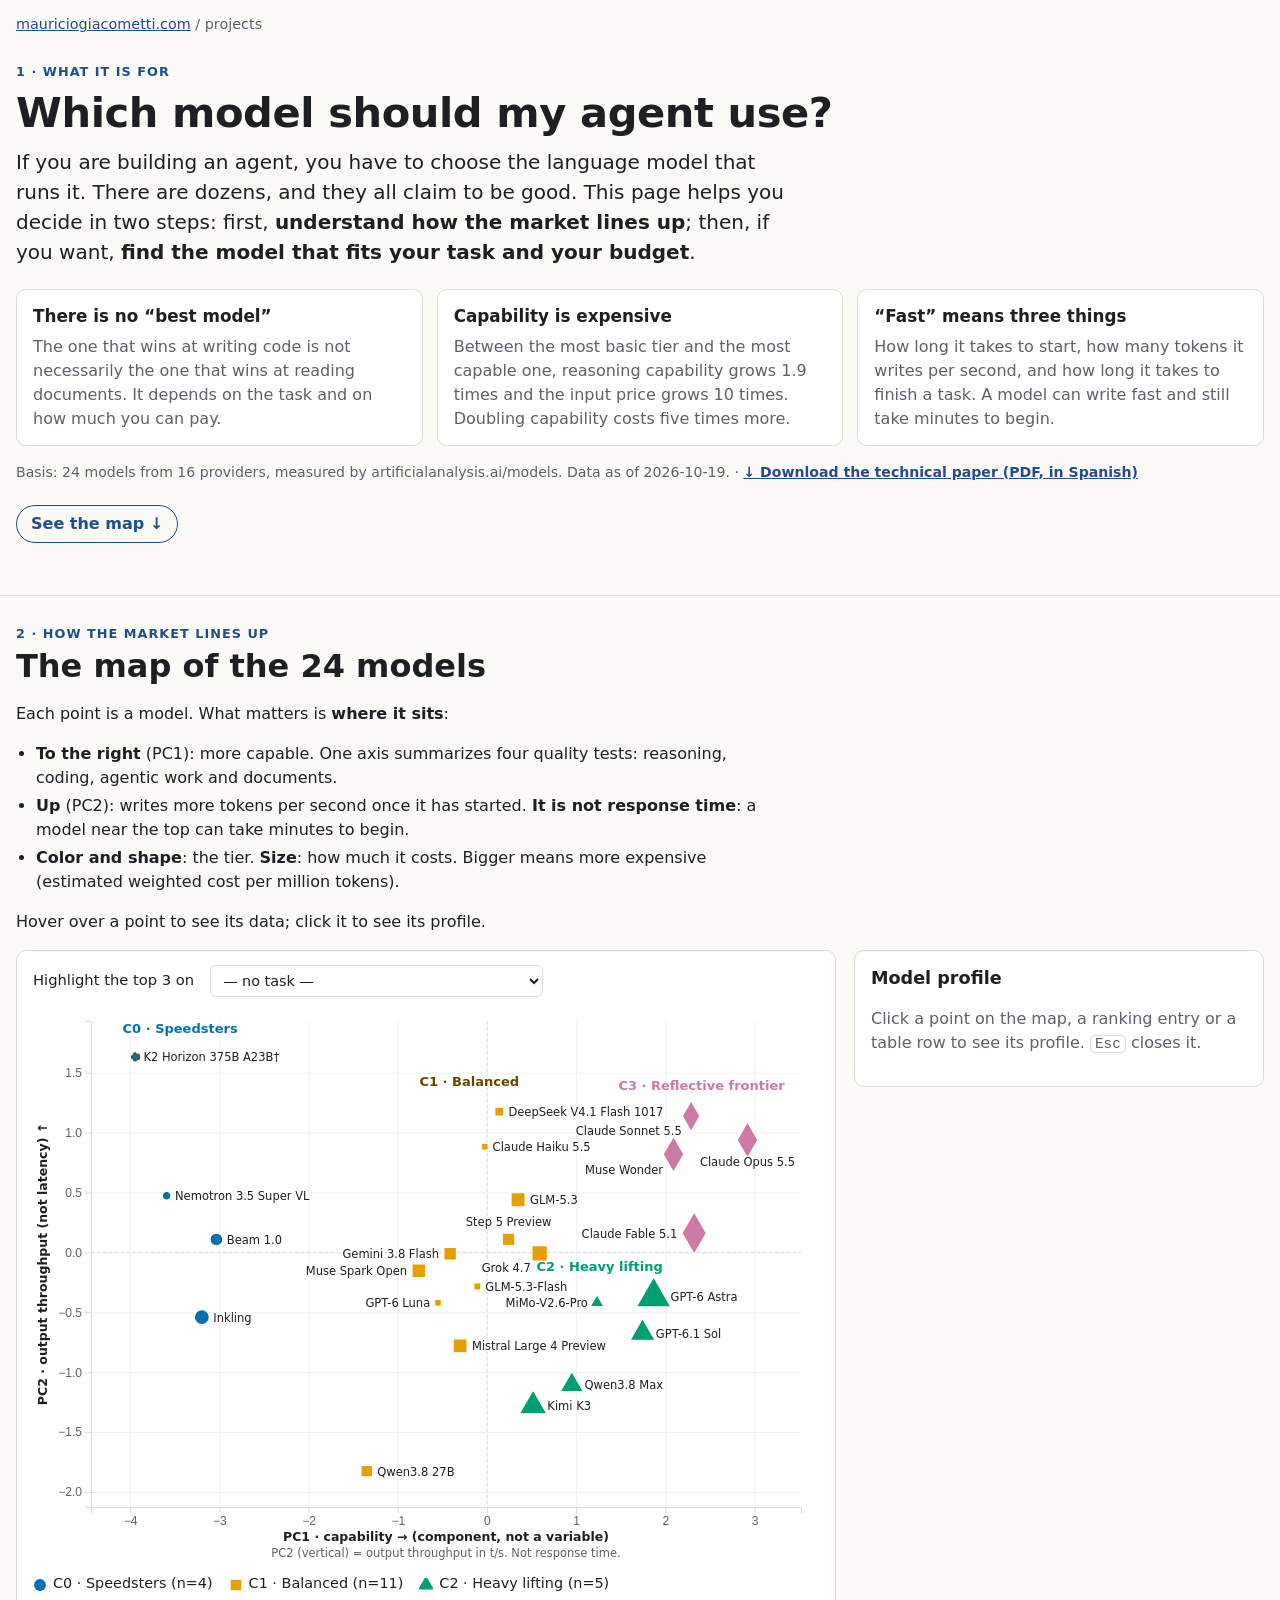
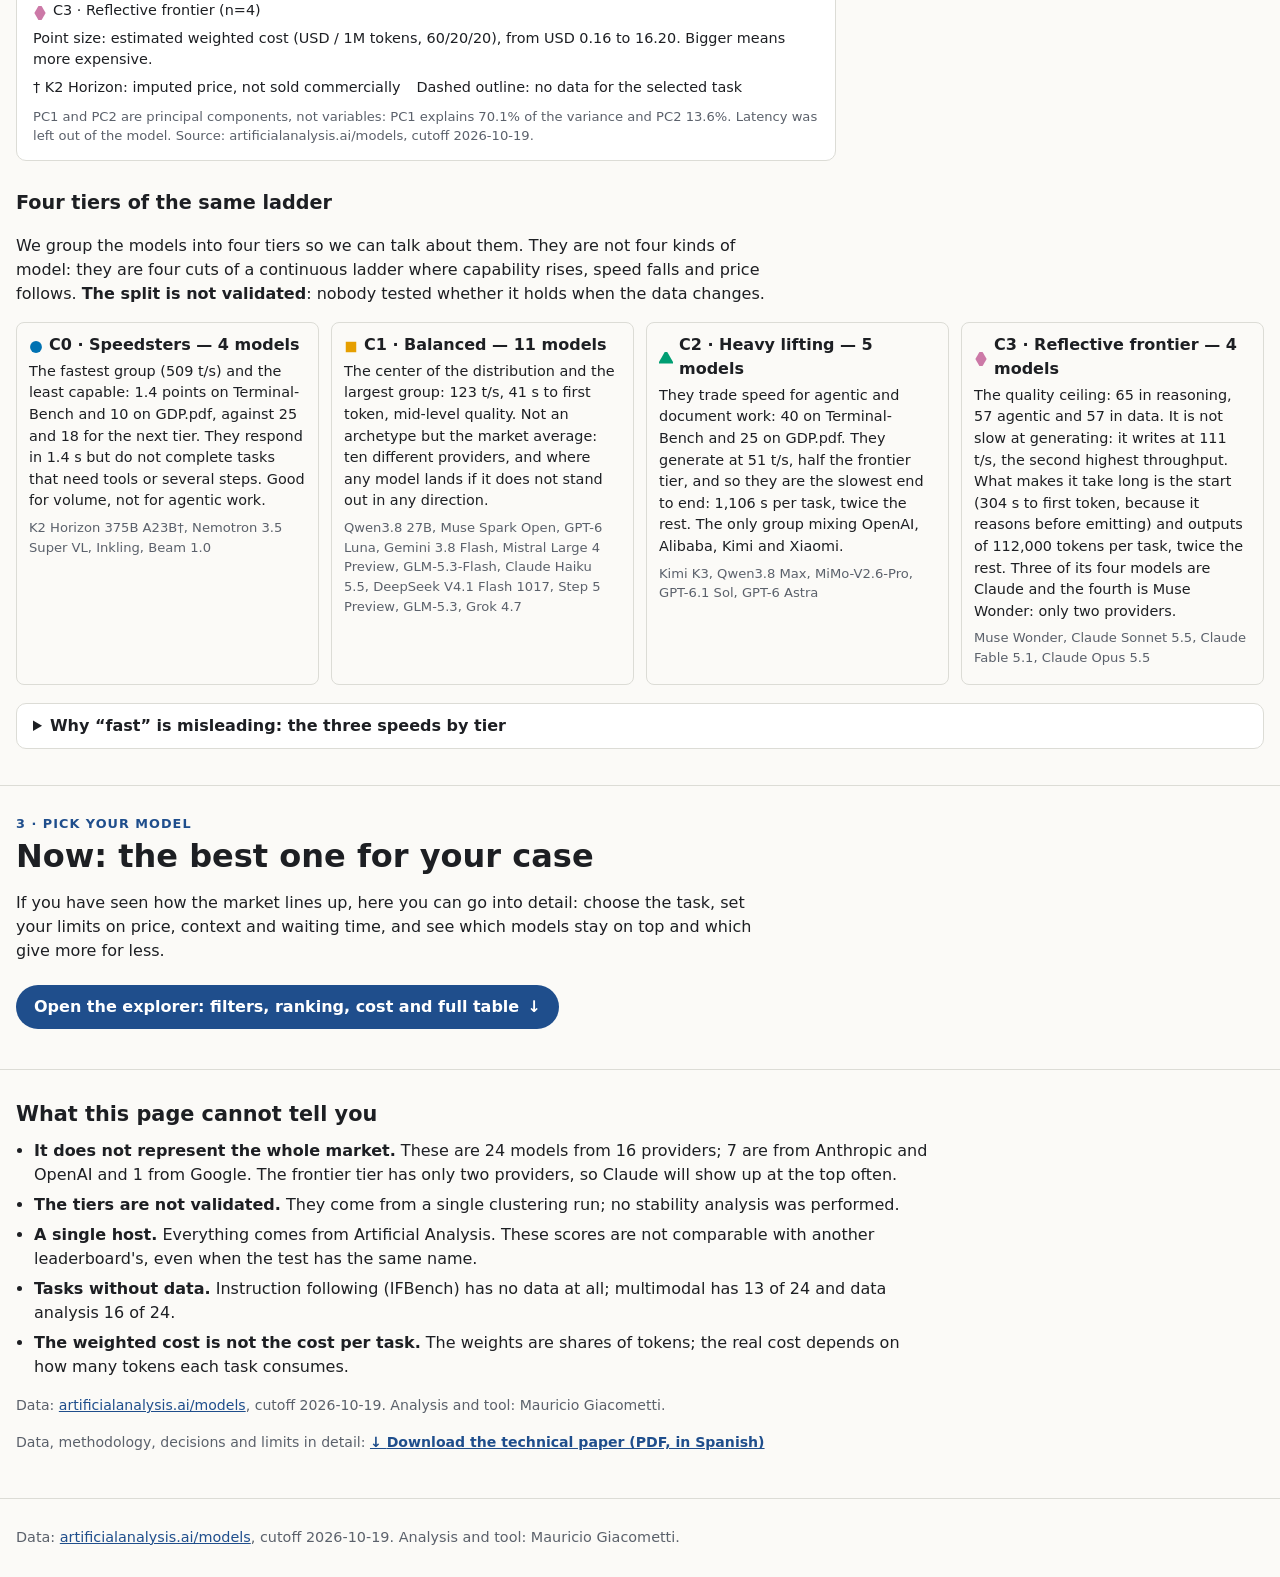
==== outputs/web/que-modelo-elijo/en/index.html @ 3d272ab0 "¿Qué modelo elijo para mi agente? Análisis, web y documento técnico Análisis de 24 modelos de lengua" ====
<!doctype html>
<html lang="en">
<head>
<meta charset="utf-8">
<meta name="viewport" content="width=device-width, initial-scale=1">
<title>Which model should my agent use? · Mauricio Giacometti</title>
<meta name="description" content="How 24 language models from 16 providers line up by capability, speed and price, and how to pick one for your agent. Data from Artificial Analysis, cutoff 2026-10-19.">
<link rel="stylesheet" href="../styles.css">
</head>
<body class="qm qm-standalone">
<a class="skip" href="#principal">Skip to content</a>

<header class="site">
  <nav aria-label="Breadcrumb"><a href="https://mauriciogiacometti.com/en/">mauriciogiacometti.com</a> <span aria-hidden="true">/</span> projects</nav>
</header>

<main id="principal">

  <!-- LEVEL 1 · What it is for -->
  <section class="level level-1" aria-labelledby="l1-title">
    <p class="step">1 · What it is for</p>
    <h1 id="l1-title">Which model should my agent use?</h1>
    <p class="lede">If you are building an agent, you have to choose the language model that runs it. There are dozens, and they all claim to be good. This page helps you decide in two steps: first, <strong>understand how the market lines up</strong>; then, if you want, <strong>find the model that fits your task and your budget</strong>.</p>

    <div class="qm-ideas">
      <article class="idea">
        <h2>There is no “best model”</h2>
        <p>The one that wins at writing code is not necessarily the one that wins at reading documents. It depends on the task and on how much you can pay.</p>
      </article>
      <article class="idea">
        <h2>Capability is expensive</h2>
        <p>Between the most basic tier and the most capable one, reasoning capability grows 1.9 times and the input price grows 10 times. Doubling capability costs five times more.</p>
      </article>
      <article class="idea">
        <h2>“Fast” means three things</h2>
        <p>How long it takes to start, how many tokens it writes per second, and how long it takes to finish a task. A model can write fast and still take minutes to begin.</p>
      </article>
    </div>

    <p class="source">Basis: <span id="meta-line"></span> · <a class="download" href="../docs/que-modelo-elijo-para-mi-agente.pdf" download>Download the technical paper (PDF, in Spanish)</a></p>
    <p class="next"><a href="#l2-title">See the map ↓</a></p>
  </section>

  <!-- LEVEL 2 · The map -->
  <section class="level level-2" aria-labelledby="l2-title">
    <p class="step">2 · How the market lines up</p>
    <h2 id="l2-title" class="level-title">The map of the 24 models</h2>
    <div class="reading">
      <p>Each point is a model. What matters is <strong>where it sits</strong>:</p>
      <ul>
        <li><strong>To the right</strong> (PC1): more capable. One axis summarizes four quality tests: reasoning, coding, agentic work and documents.</li>
        <li><strong>Up</strong> (PC2): writes more tokens per second once it has started. <strong>It is not response time</strong>: a model near the top can take minutes to begin.</li>
        <li><strong>Color and shape</strong>: the tier. <strong>Size</strong>: how much it costs. Bigger means more expensive (estimated weighted cost per million tokens).</li>
      </ul>
      <p>Hover over a point to see its data; click it to see its profile.</p>
    </div>

    <div class="map-layout">
      <div class="card map-card">
        <div class="chart-tools">
          <label for="map-task">Highlight the top 3 on</label>
          <select id="map-task"></select>
        </div>
        <div id="pca" class="chart"></div>
        <div id="pca-legend" class="legend" aria-label="Tier legend"></div>
        <p class="foot">PC1 and PC2 are principal components, not variables: PC1 explains 70.1% of the variance and PC2 13.6%. Latency was left out of the model. Source: artificialanalysis.ai/models, cutoff 2026-10-19.</p>
      </div>
      <aside class="card ficha" aria-labelledby="ficha-title" aria-live="polite">
        <h3 id="ficha-title">Model profile</h3>
        <div id="ficha" class="ficha-slot"></div>
      </aside>
    </div>

    <h3 class="sub-title">Four tiers of the same ladder</h3>
    <p class="reading">We group the models into four tiers so we can talk about them. They are not four kinds of model: they are four cuts of a continuous ladder where capability rises, speed falls and price follows. <strong>The split is not validated</strong>: nobody tested whether it holds when the data changes.</p>
    <div id="tramos" class="tramos"></div>

    <details class="more">
      <summary>Why “fast” is misleading: the three speeds by tier</summary>
      <div class="table-wrap">
        <table class="mini">
          <caption>Averages by tier. Source: artificialanalysis.ai/models, cutoff 2026-10-19.</caption>
          <thead><tr><th scope="col">Measure</th><th scope="col">C0</th><th scope="col">C1</th><th scope="col">C2</th><th scope="col">C3</th></tr></thead>
          <tbody>
            <tr><th scope="row">Output throughput (t/s)</th><td>508.6</td><td>122.7</td><td>51.2</td><td>110.7</td></tr>
            <tr><th scope="row">Latency to first token (s)</th><td>1.4</td><td>41.2</td><td>114.0</td><td><strong>304.1</strong></td></tr>
            <tr><th scope="row">Time per task (s)</th><td><strong>80</strong></td><td>598</td><td><strong>1,106</strong></td><td>703</td></tr>
          </tbody>
        </table>
      </div>
      <p>The frontier tier writes fast but starts late, because it reasons before emitting. The heavy-lifting tier starts earlier but writes at half the throughput, and ends up the slowest end to end.</p>
    </details>
  </section>

  <!-- LEVEL 3 · Choose -->
  <section class="level level-3" aria-labelledby="l3-title">
    <p class="step">3 · Pick your model</p>
    <h2 id="l3-title" class="level-title">Now: the best one for your case</h2>
    <p class="reading">If you have seen how the market lines up, here you can go into detail: choose the task, set your limits on price, context and waiting time, and see which models stay on top and which give more for less.</p>

    <details id="explorer" class="explorer">
      <summary><span>Open the explorer: filters, ranking, cost and full table</span></summary>

      <ul class="warnings" aria-label="Data warnings">
        <li><strong>K2 Horizon (†) has an imputed price and is not sold commercially.</strong> The source publishes 0.00; it was assigned the dataset minimum. If it tops a cost ranking, it is not an option you can buy.</li>
        <li><strong>Tasks are not mixed.</strong> Each one is a different test; no average across them is computed.</li>
        <li><strong>“No data” is not a low score.</strong> It means the test was not run for that model.</li>
      </ul>

      <div class="layout">
        <aside class="controls" aria-label="Task and filters">
          <form id="filters">
            <fieldset>
              <legend>Task</legend>
              <label for="task">What will you use it for?</label>
              <select id="task"></select>
              <p class="hint" id="task-hint"></p>
              <label class="check"><input type="checkbox" id="only-data"> Show only models with data for this task</label>
            </fieldset>

            <fieldset>
              <legend>Input price <span class="unit">USD / 1M tokens</span></legend>
              <label for="price-min">Minimum: <output id="price-min-out"></output></label>
              <input type="range" id="price-min" min="0" max="1000" step="1">
              <label for="price-max">Maximum: <output id="price-max-out"></output></label>
              <input type="range" id="price-max" min="0" max="1000" step="1">
            </fieldset>

            <fieldset>
              <legend>Minimum context</legend>
              <label for="ctx">At least <output id="ctx-out"></output> tokens</label>
              <input type="range" id="ctx" min="0" step="1">
            </fieldset>

            <fieldset>
              <legend>Maximum latency to first token</legend>
              <label for="lat">Up to <output id="lat-out"></output> <span class="unit">(log scale)</span></label>
              <input type="range" id="lat" min="0" max="1000" step="1">
            </fieldset>

            <fieldset>
              <legend>Tier</legend>
              <div id="cluster-list" class="checklist"></div>
            </fieldset>

            <fieldset>
              <legend>License</legend>
              <label class="check"><input type="checkbox" id="open-only"> Open weights only</label>
            </fieldset>

            <fieldset>
              <legend>Provider</legend>
              <p class="hint">Hover or focus a provider to highlight its models.</p>
              <div class="mini-actions">
                <button type="button" id="prov-all">All</button>
                <button type="button" id="prov-none">None</button>
              </div>
              <div id="provider-list" class="checklist providers"></div>
            </fieldset>

            <button type="button" id="reset" class="reset">Reset filters</button>
          </form>
        </aside>

        <div class="content">
          <p id="count" class="count" role="status" aria-live="polite"></p>

          <div class="row two">
            <section class="card" aria-labelledby="rank-title">
              <h3 id="rank-title">Ranking</h3>
              <div id="ranking"></div>
            </section>
            <section class="card ficha" aria-labelledby="ficha2-title" aria-live="polite">
              <h3 id="ficha2-title">Model profile</h3>
              <div id="ficha2" class="ficha-slot"></div>
            </section>
          </div>

          <section class="card" aria-labelledby="pareto-title">
            <h3 id="pareto-title">Cost versus capability</h3>
            <p class="sub">X axis: the score on the selected task. Y axis: cost, on a log scale. The line joins the <strong>Pareto frontier</strong>: the models for which no other model is both better and cheaper.</p>
            <div class="chart-tools">
              <label for="cost-metric">Cost on Y</label>
              <select id="cost-metric">
                <option value="ponderado">Estimated weighted cost (USD / 1M tokens) · 60/20/20</option>
                <option value="precio_in">Input price (USD / 1M tokens)</option>
                <option value="precio_out">Output price (USD / 1M tokens)</option>
              </select>
              <label class="check"><input type="checkbox" id="color-pareto"> Color by frontier</label>
              <label class="check"><input type="checkbox" id="pareto-k2"> Include K2 Horizon in the frontier</label>
            </div>
            <div id="pareto" class="chart"></div>
            <p class="foot" id="pareto-foot"></p>
          </section>

          <section class="card" aria-labelledby="tabla-title">
            <h3 id="tabla-title">All metrics</h3>
            <p class="sub">Click a header to sort. Missing values are shown as “no data” and always go last, in either sort direction.</p>
            <p id="sort-warning" class="alert" hidden></p>
            <div class="table-wrap" tabindex="0" role="region" aria-labelledby="tabla-title">
              <table id="table" class="data"></table>
            </div>
            <p class="foot" id="table-foot"></p>
          </section>
        </div>
      </div>
    </details>
  </section>

  <section class="level limits-wrap" aria-labelledby="limites-title">
    <h2 id="limites-title" class="level-title small">What this page cannot tell you</h2>
    <ul class="limits">
      <li><strong>It does not represent the whole market.</strong> These are 24 models from 16 providers; 7 are from Anthropic and OpenAI and 1 from Google. The frontier tier has only two providers, so Claude will show up at the top often.</li>
      <li><strong>The tiers are not validated.</strong> They come from a single clustering run; no stability analysis was performed.</li>
      <li><strong>A single host.</strong> Everything comes from Artificial Analysis. These scores are not comparable with another leaderboard's, even when the test has the same name.</li>
      <li><strong>Tasks without data.</strong> Instruction following (IFBench) has no data at all; multimodal has 13 of 24 and data analysis 16 of 24.</li>
      <li><strong>The weighted cost is not the cost per task.</strong> The weights are shares of tokens; the real cost depends on how many tokens each task consumes.</li>
    </ul>
    <p class="source">Data: <a href="https://artificialanalysis.ai/models">artificialanalysis.ai/models</a>, cutoff 2026-10-19. Analysis and tool: Mauricio Giacometti.</p>
    <p class="source">Data, methodology, decisions and limits in detail: <a class="download" href="../docs/que-modelo-elijo-para-mi-agente.pdf" download>Download the technical paper (PDF, in Spanish)</a></p>
  </section>
</main>

<footer class="site">
  <p>Data: <a href="https://artificialanalysis.ai/models">artificialanalysis.ai/models</a>, cutoff 2026-10-19. Analysis and tool: Mauricio Giacometti.</p>
</footer>

<div id="tooltip" class="tooltip" role="tooltip" hidden></div>

<script src="../vendor/d3.min.js"></script>
<script src="../data/models.js"></script>
<script src="../app.js"></script>
</body>
</html>
---- outputs/web/que-modelo-elijo/styles.css ----
/* Todo vive bajo .qm: la misma hoja sirve suelta (body.qm) y dentro del sitio (main.qm.qm-site). */
.qm {
  --bg: #fbfaf7;
  --card: #ffffff;
  --fg: #1d1f23;
  --muted: #5b616b;
  --line: #dcdcd6;
  --soft: #f1f0ec;
  --accent: #1f4e8c;
  --warn-bg: #fff4dc;
  --warn-fg: #6b4500;
  --focus: #1f4e8c;
  /* Okabe-Ito: distinguibles con deuteranopia, protanopia y tritanopia */
  --c0: #0072b2;
  --c1: #e69f00;
  --c2: #009e73;
  --c3: #cc79a7;
  --front: #1d1f23;
  --off: #b9bcc2;
  color-scheme: light;
}
@media (prefers-color-scheme: dark) {
  .qm:not(.qm-site) {
    --bg: #15171a; --card: #1d2024; --fg: #e9e7e2; --muted: #a3a8b0; --line: #343840;
    --soft: #25292e; --accent: #8db4ec; --warn-bg: #3a2e14; --warn-fg: #f3d58f; --focus: #8db4ec;
    --c0: #56b4e9; --c1: #e69f00; --c2: #2fbf8f; --c3: #e08fc0; --front: #f2f0ea; --off: #5c6169;
    color-scheme: dark;
  }
}

/* Dentro de mauriciogiacometti.com: paleta oscura del sitio, siempre. */
.qm.qm-site {
  --bg: #171916; --card: #1c1f1b; --fg: #f0eee7; --muted: #afb0a7; --line: #3a3d36;
  --soft: #252820; --accent: #d5ed8b; --warn-bg: #3a2e14; --warn-fg: #f3d58f; --focus: #ff754c;
  --c0: #56b4e9; --c1: #e69f00; --c2: #2fbf8f; --c3: #e08fc0; --front: #f0eee7; --off: #5c6169;
  color-scheme: dark;
}

.qm * { box-sizing: border-box; }
.qm {
  margin: 0; background: var(--bg); color: var(--fg);
  font: 16px/1.5 system-ui, -apple-system, "Segoe UI", Roboto, sans-serif;
}
.qm a { color: var(--accent); }
.qm :focus-visible { outline: 3px solid var(--focus); outline-offset: 2px; }
.qm code, .qm kbd { font-family: ui-monospace, Consolas, monospace; font-size: .9em; }
.qm kbd { border: 1px solid var(--line); border-radius: 4px; padding: 0 4px; }

.qm-standalone .skip { position: absolute; left: -999px; top: 0; background: var(--card); padding: 8px 12px; z-index: 10; }
.qm-standalone .skip:focus { left: 8px; }

.qm header.site, .qm footer.site { max-width: 1400px; margin: 0 auto; padding: 14px 16px; color: var(--muted); font-size: .9rem; }
.qm footer.site { border-top: 1px solid var(--line); margin-top: 32px; }

.qm h1 { font-size: clamp(1.8rem, 4vw, 2.6rem); line-height: 1.15; margin: 8px 0 10px; letter-spacing: -.01em; }
.lede { font-size: 1.1rem; max-width: 70ch; margin: 0 0 14px; }
.warnings { list-style: none; padding: 0; margin: 0; display: grid; gap: 8px; grid-template-columns: repeat(auto-fit, minmax(260px, 1fr)); }
.warnings li { background: var(--warn-bg); color: var(--warn-fg); border-radius: 8px; padding: 10px 12px; font-size: .92rem; }
.k2mark { font-weight: 700; }

.layout { display: grid; margin-top: 16px; grid-template-columns: 290px minmax(0, 1fr); gap: 20px; align-items: start; }
.controls { position: sticky; top: 12px; max-height: calc(100vh - 24px); overflow: auto; background: var(--card); border: 1px solid var(--line); border-radius: 10px; padding: 12px 14px; }
.qm fieldset { border: 0; border-bottom: 1px solid var(--line); margin: 0; padding: 10px 0 14px; min-width: 0; }
.qm fieldset:last-of-type { border-bottom: 0; }
.qm legend { font-weight: 650; padding: 0; margin-bottom: 6px; }
.unit { font-weight: 400; color: var(--muted); font-size: .85rem; }
.qm label { display: block; font-size: .92rem; margin: 4px 0 2px; }
.qm select { width: 100%; font: inherit; padding: 6px 8px; border: 1px solid var(--line); border-radius: 6px; background: var(--card); color: var(--fg); }
.qm input[type="range"] { width: 100%; accent-color: var(--accent); }
.qm .check { display: flex; gap: 8px; align-items: flex-start; cursor: pointer; }
.qm .check input { margin-top: 4px; accent-color: var(--accent); }
.hint { color: var(--muted); font-size: .85rem; margin: 4px 0 6px; }
.checklist { display: grid; gap: 2px; }
.providers .check { padding: 2px 4px; border-radius: 4px; }
.providers .check:hover, .providers .check:focus-within { background: var(--soft); }
.providers .n { color: var(--muted); margin-left: auto; font-variant-numeric: tabular-nums; }
.mini-actions { display: flex; gap: 6px; margin-bottom: 6px; }
.qm button { font: inherit; cursor: pointer; border: 1px solid var(--line); background: var(--soft); color: var(--fg); border-radius: 6px; padding: 4px 10px; }
.qm button:hover { border-color: var(--muted); }
.reset { width: 100%; margin-top: 10px; padding: 8px; }
.swatch { width: 14px; height: 14px; flex: none; margin-top: 4px; }

.controls, .content { min-width: 0; }
.content { display: grid; gap: 18px; }
.count { margin: 0; font-weight: 600; }
.row.two { display: grid; grid-template-columns: minmax(0, 1.25fr) minmax(0, 1fr); gap: 18px; }
.card { background: var(--card); border: 1px solid var(--line); border-radius: 10px; padding: 14px 16px; min-width: 0; }
.card h2 { font-size: 1.2rem; margin: 0 0 6px; }
.card h3 { font-size: 1rem; margin: 18px 0 6px; }
.sub { color: var(--muted); font-size: .92rem; margin: 0 0 10px; max-width: 90ch; }
.foot { color: var(--muted); font-size: .82rem; margin: 8px 0 0; }
.alert { background: var(--warn-bg); color: var(--warn-fg); border-radius: 8px; padding: 8px 12px; font-size: .92rem; }
.empty { color: var(--muted); }
.empty-state { padding: 28px 12px; text-align: center; color: var(--muted); }
.empty-state button { margin-top: 8px; }

/* Niveles */
.level { max-width: 1400px; margin: 0 auto; padding: 28px 16px 8px; }
.level + .level { border-top: 1px solid var(--line); margin-top: 28px; }
.step { margin: 0 0 4px; font-size: .8rem; font-weight: 700; letter-spacing: .08em; text-transform: uppercase; color: var(--accent); }
.level-title { font-size: clamp(1.5rem, 3vw, 2rem); line-height: 1.2; margin: 4px 0 12px; }
.level-title.small { font-size: 1.3rem; }
.level-1 { padding-top: 12px; }
.level-1 .lede { font-size: clamp(1.05rem, 2vw, 1.25rem); max-width: 62ch; margin: 0 0 22px; }
.qm-ideas { display: grid; grid-template-columns: repeat(auto-fit, minmax(240px, 1fr)); gap: 14px; }
.idea { background: var(--card); border: 1px solid var(--line); border-radius: 10px; padding: 14px 16px; }
.idea h2 { font-size: 1.05rem; margin: 0 0 6px; }
.idea p { margin: 0; color: var(--muted); }
.source { color: var(--muted); font-size: .88rem; margin: 16px 0 4px; }
.download { font-weight: 650; white-space: nowrap; }
.download::before { content: "↓ "; }
.next a { display: inline-block; margin-top: 6px; font-weight: 650; text-decoration: none; border: 1px solid var(--accent); border-radius: 999px; padding: 6px 14px; }
.reading { max-width: 75ch; }
.reading ul { padding-left: 20px; margin: 6px 0 10px; }
.reading li { margin-bottom: 4px; }
.map-layout { display: grid; grid-template-columns: minmax(0, 2fr) minmax(0, 1fr); gap: 18px; align-items: start; margin-top: 10px; }
.map-layout .ficha { position: sticky; top: 12px; max-height: calc(100vh - 24px); overflow: auto; }
.sub-title { font-size: 1.2rem; margin: 28px 0 6px; }
.tramos { margin-top: 10px; }
.qm details.more { margin-top: 18px; background: var(--card); border: 1px solid var(--line); border-radius: 10px; padding: 10px 16px; }
.qm details.more summary { cursor: pointer; font-weight: 650; }
.qm details.more[open] summary { margin-bottom: 8px; }
.explorer > summary { list-style: none; cursor: pointer; display: inline-flex; align-items: center; gap: 8px; background: var(--accent); color: var(--card); font-weight: 650; border-radius: 999px; padding: 10px 18px; margin: 6px 0 4px; }
.explorer > summary::-webkit-details-marker { display: none; }
.explorer > summary::after { content: "↓"; }
.explorer[open] > summary::after { content: "↑"; }
.explorer .warnings { margin-top: 14px; }
.limits-wrap .limits { max-width: 90ch; }

/* Ranking */
.rank-head { font-size: .9rem; color: var(--muted); margin: 0 0 8px; }
.rank-list { list-style: none; margin: 0; padding: 0; max-height: 470px; overflow: auto; }
.rank-list li { display: grid; grid-template-columns: 2.2em minmax(0, 1fr) 4.2em; gap: 8px; align-items: center; padding: 5px 4px; border-bottom: 1px solid var(--soft); }
.rank-list li.top { background: var(--soft); }
.rank-list li.nodata .val { color: var(--muted); font-style: italic; font-size: .85rem; }
.rank-list .pos { font-variant-numeric: tabular-nums; color: var(--muted); text-align: right; }
.rank-list li.top .pos { color: var(--fg); font-weight: 700; }
.rank-list .who button { all: unset; cursor: pointer; font-weight: 600; }
.rank-list .who button:focus-visible { outline: 3px solid var(--focus); }
.rank-list .who small { display: block; color: var(--muted); font-size: .8rem; }
.rank-list .bar { height: 5px; background: var(--soft); border-radius: 3px; margin-top: 3px; }
.rank-list .bar span { display: block; height: 100%; background: var(--accent); border-radius: 3px; }
.rank-list .val { text-align: right; font-variant-numeric: tabular-nums; font-weight: 600; }
.badge { display: inline-block; font-size: .72rem; font-weight: 600; background: var(--warn-bg); color: var(--warn-fg); border-radius: 4px; padding: 0 5px; margin-left: 4px; vertical-align: 1px; }

/* Ficha */
.ficha dl { display: grid; grid-template-columns: auto 1fr; gap: 3px 12px; margin: 8px 0; font-size: .92rem; }
.ficha dt { color: var(--muted); }
.ficha dd { margin: 0; font-variant-numeric: tabular-nums; }
.ficha h3 { font-size: 1.1rem; margin: 0 0 6px; }
.ficha h4 { margin: 12px 0 4px; font-size: .95rem; }
.ficha .name { font-size: 1.15rem; font-weight: 700; margin: 0; }
.ficha .tramo { display: flex; gap: 6px; align-items: center; margin: 4px 0; font-size: .92rem; }
.nd { color: var(--muted); font-style: italic; }

/* Charts */
.chart { position: relative; width: 100%; min-height: 260px; }
.chart svg { display: block; width: 100%; height: auto; overflow: visible; }
.chart-tools { display: flex; flex-wrap: wrap; gap: 6px 16px; align-items: center; margin-bottom: 8px; font-size: .9rem; }
.chart-tools select { width: auto; max-width: 100%; }
.chart-tools label { margin: 0; }
.axis text { fill: var(--muted); font-size: 12px; }
.axis path, .axis line { stroke: var(--line); }
.grid line { stroke: var(--soft); }
.grid path { display: none; }
.axis-label { fill: var(--fg); font-size: 12.5px; font-weight: 600; }
.axis-note { fill: var(--muted); font-size: 11.5px; }
.zero { stroke: var(--line); stroke-dasharray: 3 3; }
.nodata-band { fill: var(--soft); }
.nodata-label { fill: var(--muted); font-size: 11.5px; font-style: italic; }

.pt { cursor: pointer; stroke: var(--card); stroke-width: 1.2; transition: opacity .15s; }
.pt:focus { outline: none; }
.pt:focus-visible { stroke: var(--focus); stroke-width: 3; }
.pt.c0 { fill: var(--c0); } .pt.c1 { fill: var(--c1); } .pt.c2 { fill: var(--c2); } .pt.c3 { fill: var(--c3); }
.pt.nodata { fill-opacity: .2; stroke: var(--muted); stroke-dasharray: 2 2; }
.pt.imputed { stroke: var(--warn-fg); stroke-width: 1.8; stroke-dasharray: 3 2; }
.pt.front-on { fill: var(--front); }
.pt.front-off { fill: var(--off); }
.pt.selected { stroke: var(--fg); stroke-width: 3; stroke-dasharray: none; }
.dim { opacity: .3; }
.ring { fill: none; stroke: var(--fg); stroke-width: 2; pointer-events: none; }
.rank-label { fill: var(--fg); font-size: 12px; font-weight: 700; paint-order: stroke; stroke: var(--card); stroke-width: 4px; pointer-events: none; }
.k2-note { fill: var(--warn-fg); font-size: 11.5px; paint-order: stroke; stroke: var(--card); stroke-width: 4px; pointer-events: none; }
.cluster-label { font-size: 13px; font-weight: 700; paint-order: stroke; stroke: var(--card); stroke-width: 4px; pointer-events: none; }
.cluster-label.t0 { fill: var(--c0); } .cluster-label.t1 { fill: var(--warn-fg); } .cluster-label.t2 { fill: var(--c2); } .cluster-label.t3 { fill: var(--c3); }
.pt-label { fill: var(--fg); font-weight: 500; paint-order: stroke; stroke: var(--card); stroke-width: 3px; stroke-linejoin: round; pointer-events: none; }
.pt-label.top, .pt-label.sel { font-weight: 700; }
.frontier { fill: none; stroke: var(--fg); stroke-width: 1.6; stroke-dasharray: 5 4; pointer-events: none; }
.sw.c0 { fill: var(--c0); } .sw.c1 { fill: var(--c1); } .sw.c2 { fill: var(--c2); } .sw.c3 { fill: var(--c3); }

.legend { display: flex; flex-wrap: wrap; gap: 6px 16px; margin-top: 8px; font-size: .9rem; }
.legend span { display: inline-flex; align-items: center; gap: 6px; }

.tooltip { position: fixed; z-index: 20; pointer-events: none; background: var(--card); color: var(--fg); border: 1px solid var(--line); border-radius: 8px; padding: 8px 10px; font-size: .85rem; box-shadow: 0 4px 16px rgba(0,0,0,.15); max-width: 280px; }
.tooltip strong { display: block; }
.tooltip .warn { color: var(--warn-fg); }

/* Tramos */
.tramos { display: grid; grid-template-columns: repeat(auto-fit, minmax(220px, 1fr)); gap: 12px; }
.tramo-card { border: 1px solid var(--line); border-radius: 8px; padding: 10px 12px; font-size: .9rem; }
.tramo-card h3 { margin: 0 0 4px; display: flex; gap: 6px; align-items: center; font-size: 1rem; }
.tramo-card p { margin: 0 0 6px; }
.tramo-card .members { color: var(--muted); font-size: .82rem; }

/* Tablas */
.table-wrap { overflow-x: auto; }
.qm table { border-collapse: collapse; font-size: .85rem; width: 100%; }
.qm caption { caption-side: bottom; text-align: left; color: var(--muted); font-size: .8rem; padding-top: 6px; }
.qm th, .qm td { padding: 5px 8px; border-bottom: 1px solid var(--soft); text-align: right; white-space: nowrap; font-variant-numeric: tabular-nums; }
.qm th:first-child, .qm td:first-child, .data td.txt, .data th.txt { text-align: left; }
.qm table.mini { width: auto; }
.data thead th { position: sticky; top: 0; background: var(--card); vertical-align: bottom; border-bottom: 1px solid var(--line); }
.data thead button { all: unset; cursor: pointer; font-weight: 650; display: block; text-align: inherit; }
.data thead button:focus-visible { outline: 3px solid var(--focus); }
.data thead small { display: block; font-weight: 400; color: var(--muted); font-size: .72rem; }
.data tbody tr { cursor: pointer; }
.data tbody tr:hover, .data tbody tr:focus-visible { background: var(--soft); }
.data tbody tr.sel { background: var(--soft); box-shadow: inset 3px 0 0 var(--accent); }
.data td.model { font-weight: 600; }
.data td.prov { color: var(--muted); font-size: .8rem; white-space: normal; min-width: 180px; text-align: left; }

.limits { margin: 0; padding-left: 18px; }
.limits li { margin-bottom: 6px; }

@media (max-width: 1100px) {
  .row.two, .map-layout { grid-template-columns: minmax(0, 1fr); }
  .map-layout .ficha { position: static; max-height: none; }
}
@media (max-width: 900px) {
  .layout { grid-template-columns: minmax(0, 1fr); }
  .controls { min-width: 0; }
  .controls { position: static; max-height: none; }
}
@media (prefers-reduced-motion: reduce) {
  .qm * { transition: none !important; }
}

/* Ajustes tipográficos dentro del sitio: DM Sans, títulos livianos, acento ácido en serif. */
.qm.qm-site { font-family: var(--sans, system-ui, sans-serif); }
.qm.qm-site .qm-kicker { color: #c8cbbd; padding: 22px 16px; max-width: 1400px; margin: 0 auto; border-bottom: 1px solid var(--line); }
.qm.qm-site h1 { font-size: clamp(42px, 6.4vw, 92px); letter-spacing: -.055em; line-height: 1; font-weight: 450; margin: 10px 0 22px; }
.qm.qm-site h1 em { color: var(--accent); font-size: 1.06em; letter-spacing: -.04em; }
.qm.qm-site .level-title { font-weight: 450; letter-spacing: -.035em; font-size: clamp(30px, 3.6vw, 52px); }
.qm.qm-site h2, .qm.qm-site h3, .qm.qm-site h4 { font-weight: 550; }
.qm.qm-site .step { font-family: var(--mono, monospace); font-weight: 400; letter-spacing: .12em; }
.qm.qm-site .lede, .qm.qm-site .reading { color: #d6d8cd; }
.qm.qm-site .lede strong, .qm.qm-site .reading strong { color: var(--fg); font-weight: 600; }
.qm.qm-site .explorer > summary { color: var(--bg); }
.qm.qm-site a:focus-visible, .qm.qm-site button:focus-visible { outline-offset: 2px; }
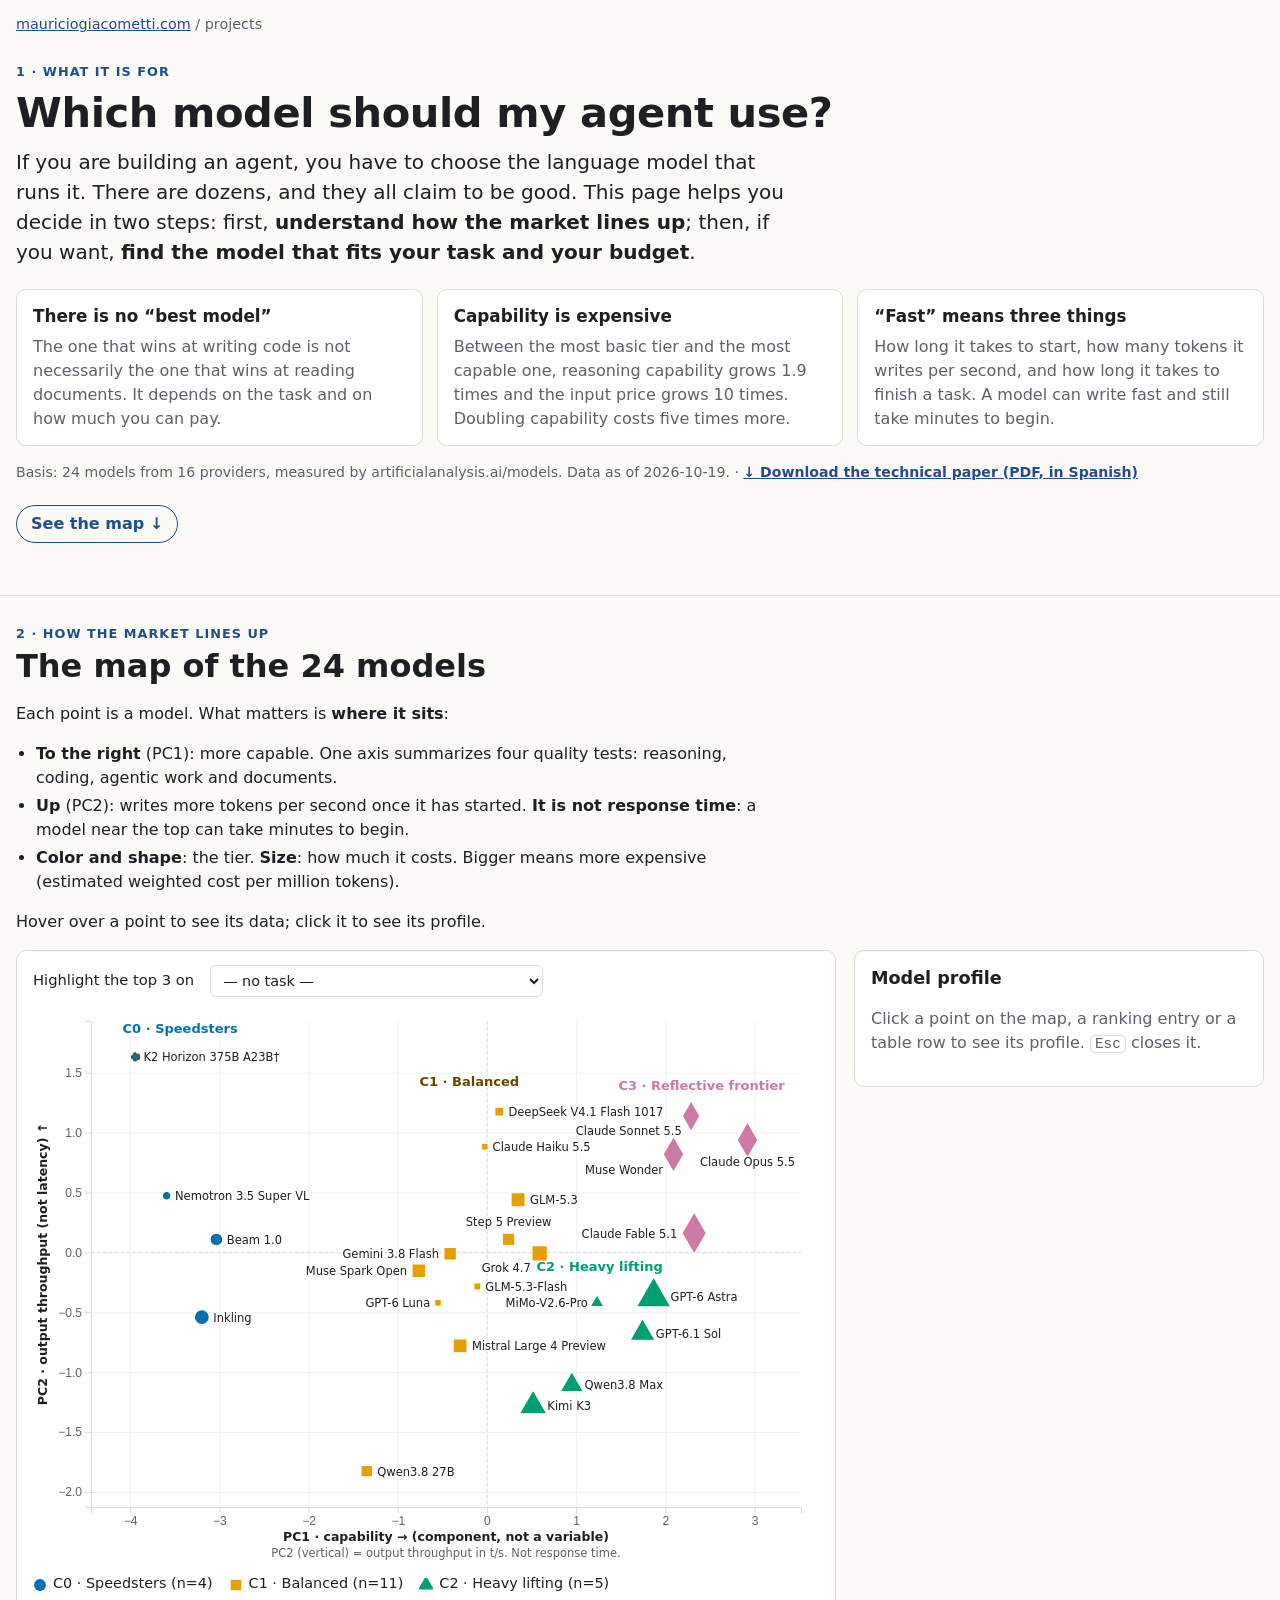
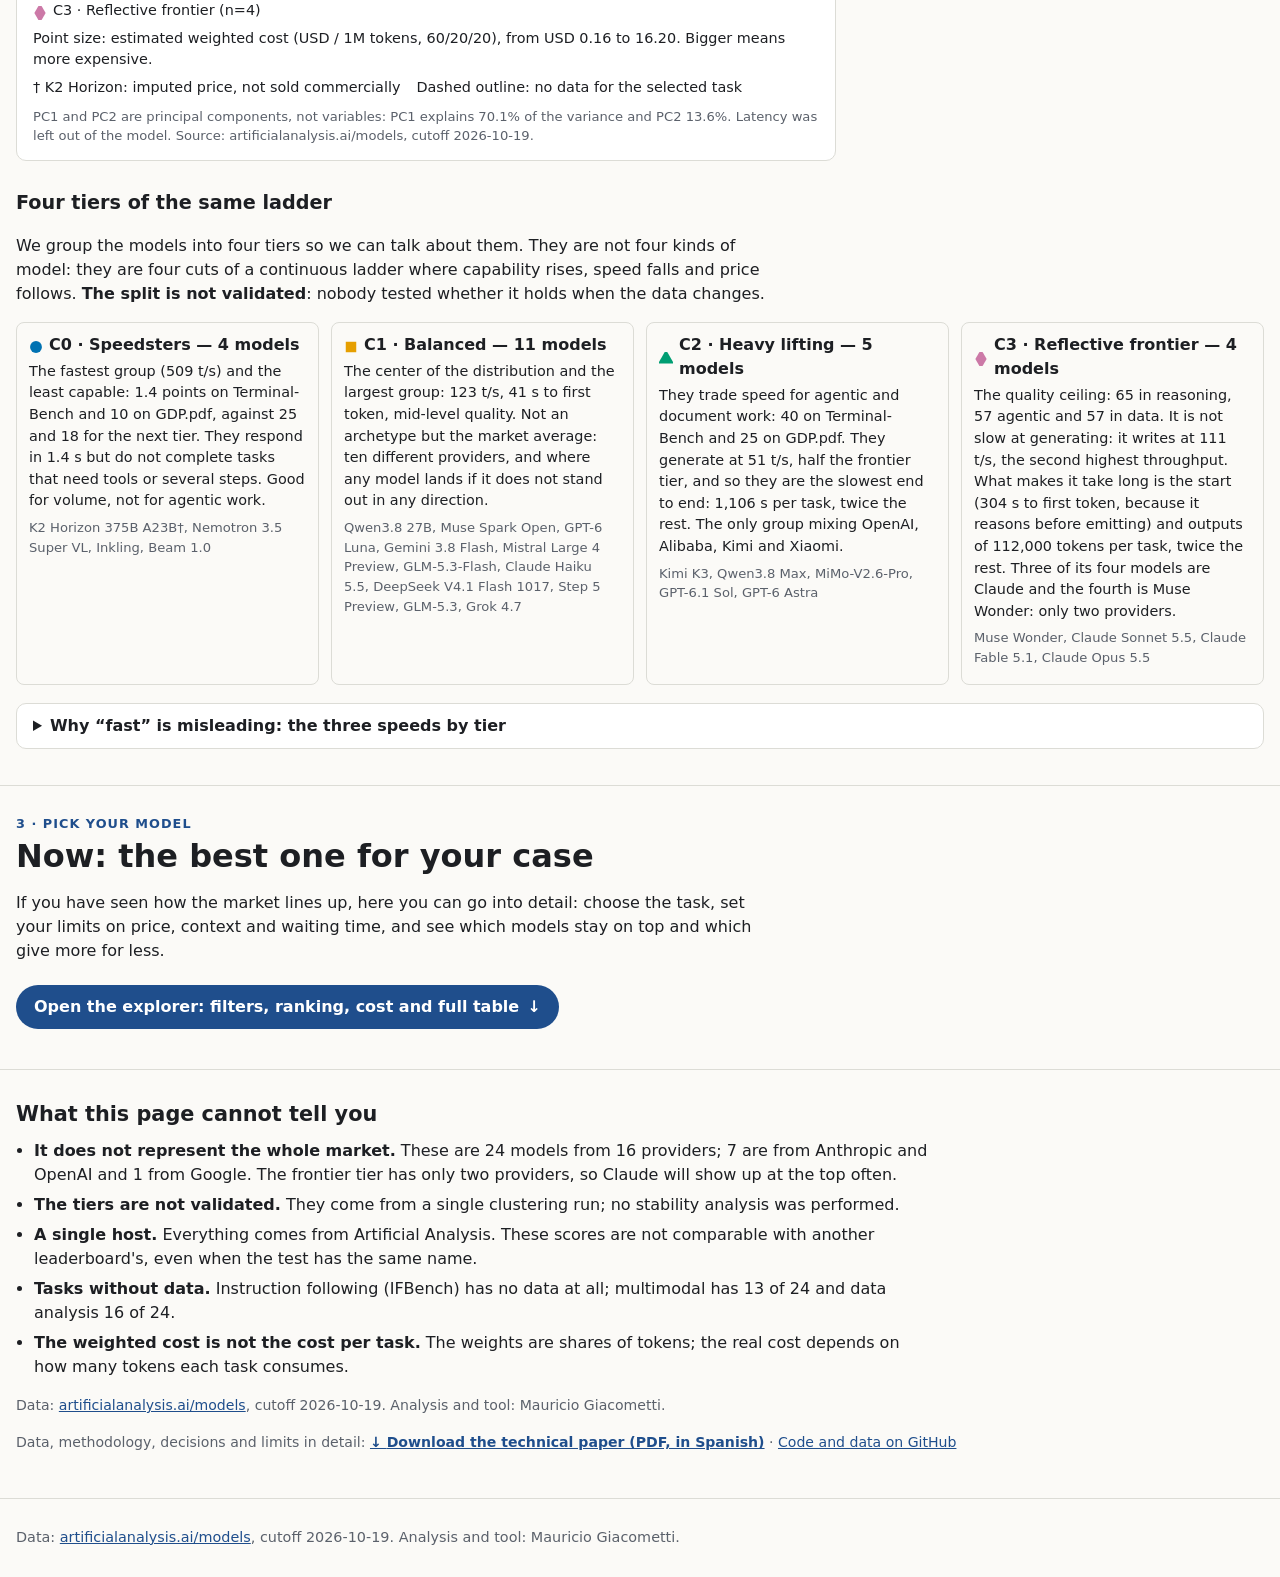
==== commit ada573f6: "Enlace al repo de GitHub desde la web Co-Authored-By: Claude Opus 5.5 <noreply@anthropic.com>" ====
--- a/outputs/web/que-modelo-elijo/en/index.html
+++ b/outputs/web/que-modelo-elijo/en/index.html
@@ -217,7 +217,7 @@
       <li><strong>The weighted cost is not the cost per task.</strong> The weights are shares of tokens; the real cost depends on how many tokens each task consumes.</li>
     </ul>
     <p class="source">Data: <a href="https://artificialanalysis.ai/models">artificialanalysis.ai/models</a>, cutoff 2026-10-19. Analysis and tool: Mauricio Giacometti.</p>
-    <p class="source">Data, methodology, decisions and limits in detail: <a class="download" href="../docs/que-modelo-elijo-para-mi-agente.pdf" download>Download the technical paper (PDF, in Spanish)</a></p>
+    <p class="source">Data, methodology, decisions and limits in detail: <a class="download" href="../docs/que-modelo-elijo-para-mi-agente.pdf" download>Download the technical paper (PDF, in Spanish)</a> · <a href="https://github.com/mgiacomettiferrer/que-modelo-elijo">Code and data on GitHub</a></p>
   </section>
 </main>
 
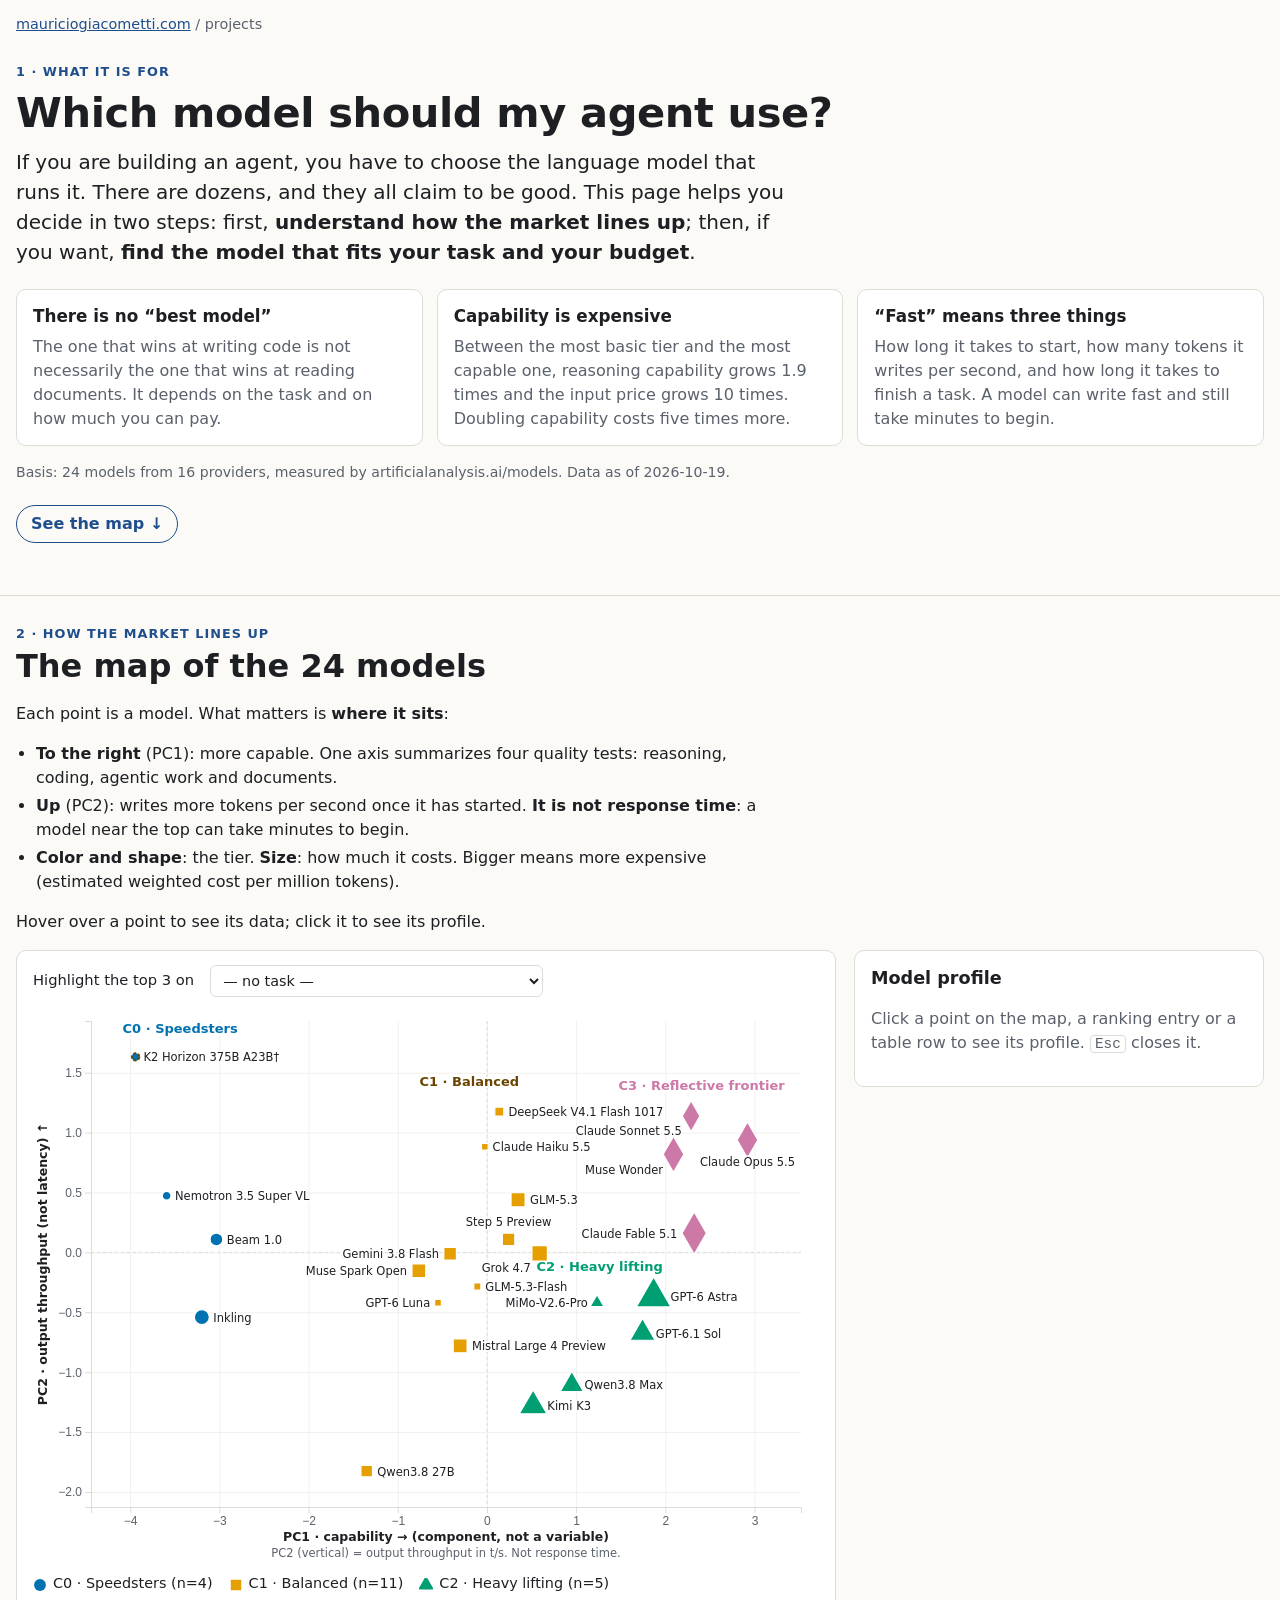
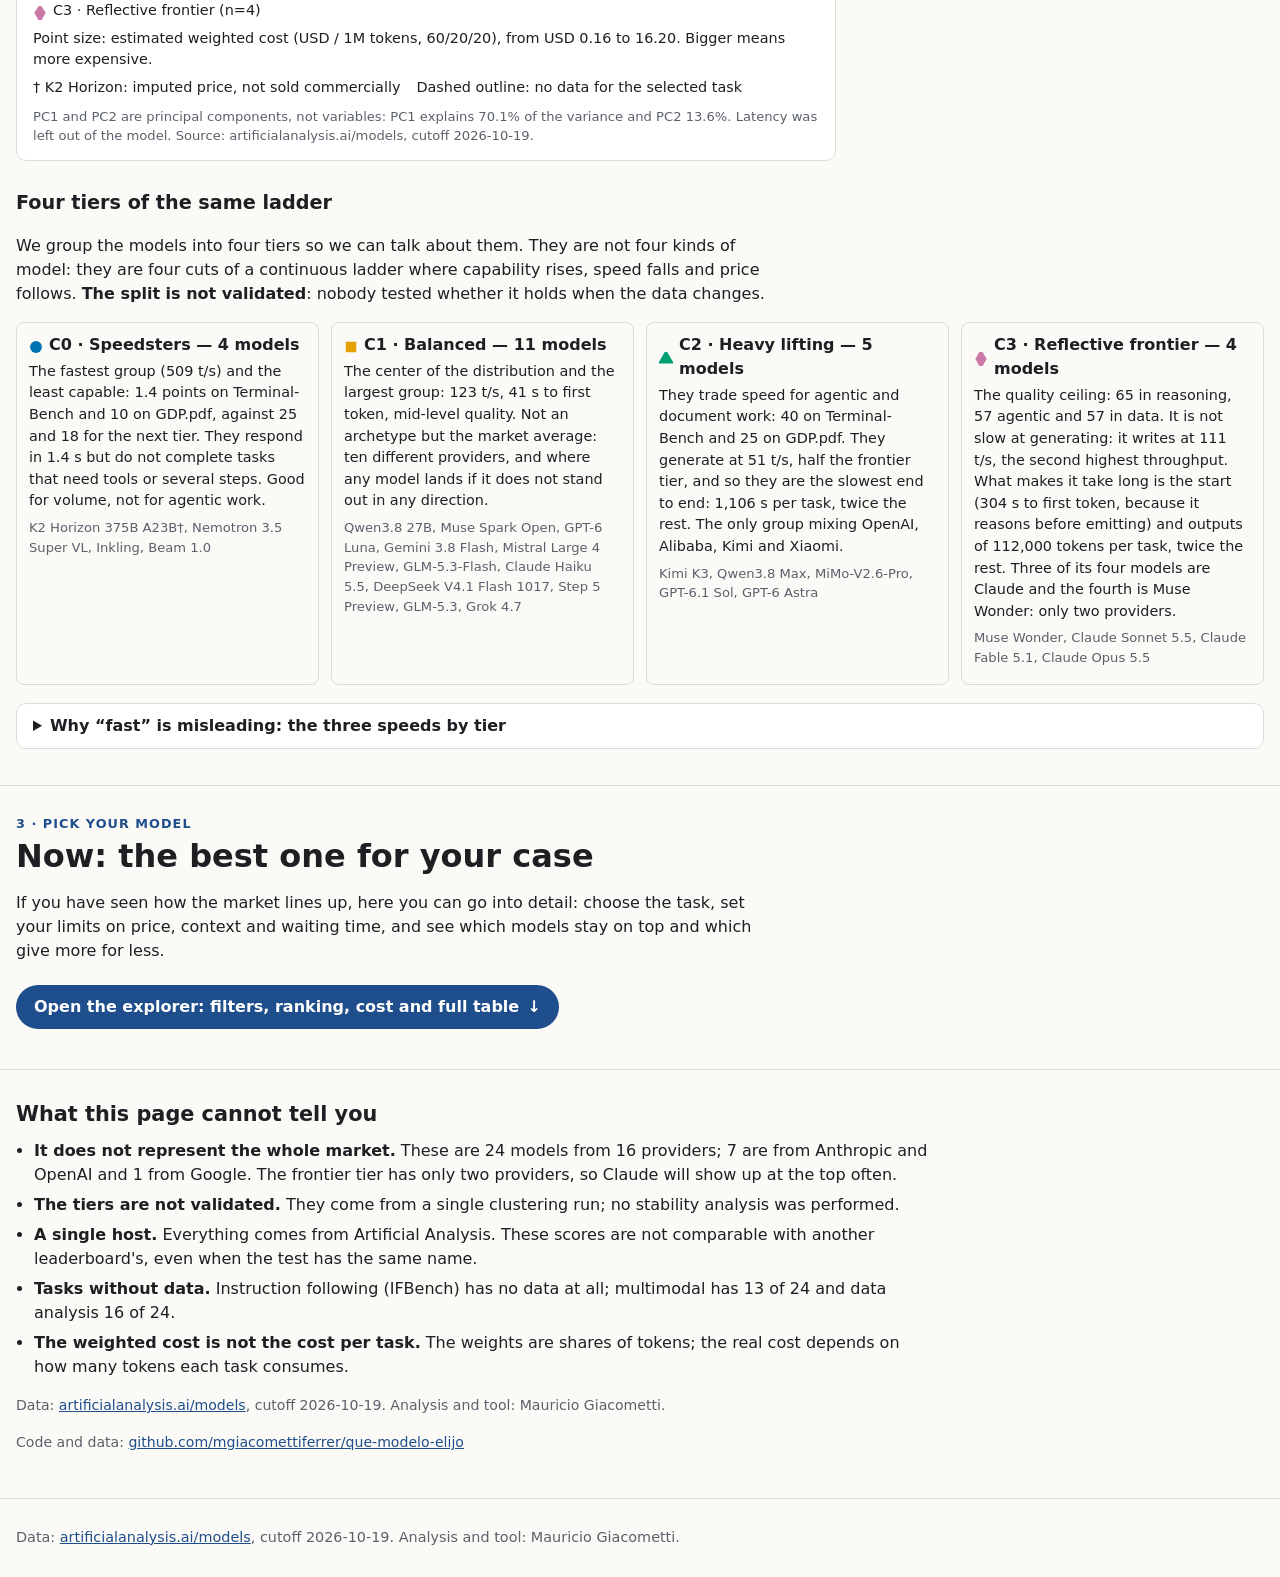
==== commit 1dbb6ec1: "Retirar el PDF del documento técnico: está en edición - La web ya no enlaza el PDF (ES y EN); queda " ====
--- a/outputs/web/que-modelo-elijo/en/index.html
+++ b/outputs/web/que-modelo-elijo/en/index.html
@@ -37,7 +37,7 @@
       </article>
     </div>
 
-    <p class="source">Basis: <span id="meta-line"></span> · <a class="download" href="../docs/que-modelo-elijo-para-mi-agente.pdf" download>Download the technical paper (PDF, in Spanish)</a></p>
+    <p class="source">Basis: <span id="meta-line"></span></p>
     <p class="next"><a href="#l2-title">See the map ↓</a></p>
   </section>
 
@@ -217,7 +217,7 @@
       <li><strong>The weighted cost is not the cost per task.</strong> The weights are shares of tokens; the real cost depends on how many tokens each task consumes.</li>
     </ul>
     <p class="source">Data: <a href="https://artificialanalysis.ai/models">artificialanalysis.ai/models</a>, cutoff 2026-10-19. Analysis and tool: Mauricio Giacometti.</p>
-    <p class="source">Data, methodology, decisions and limits in detail: <a class="download" href="../docs/que-modelo-elijo-para-mi-agente.pdf" download>Download the technical paper (PDF, in Spanish)</a> · <a href="https://github.com/mgiacomettiferrer/que-modelo-elijo">Code and data on GitHub</a></p>
+    <p class="source">Code and data: <a href="https://github.com/mgiacomettiferrer/que-modelo-elijo">github.com/mgiacomettiferrer/que-modelo-elijo</a></p>
   </section>
 </main>
 
